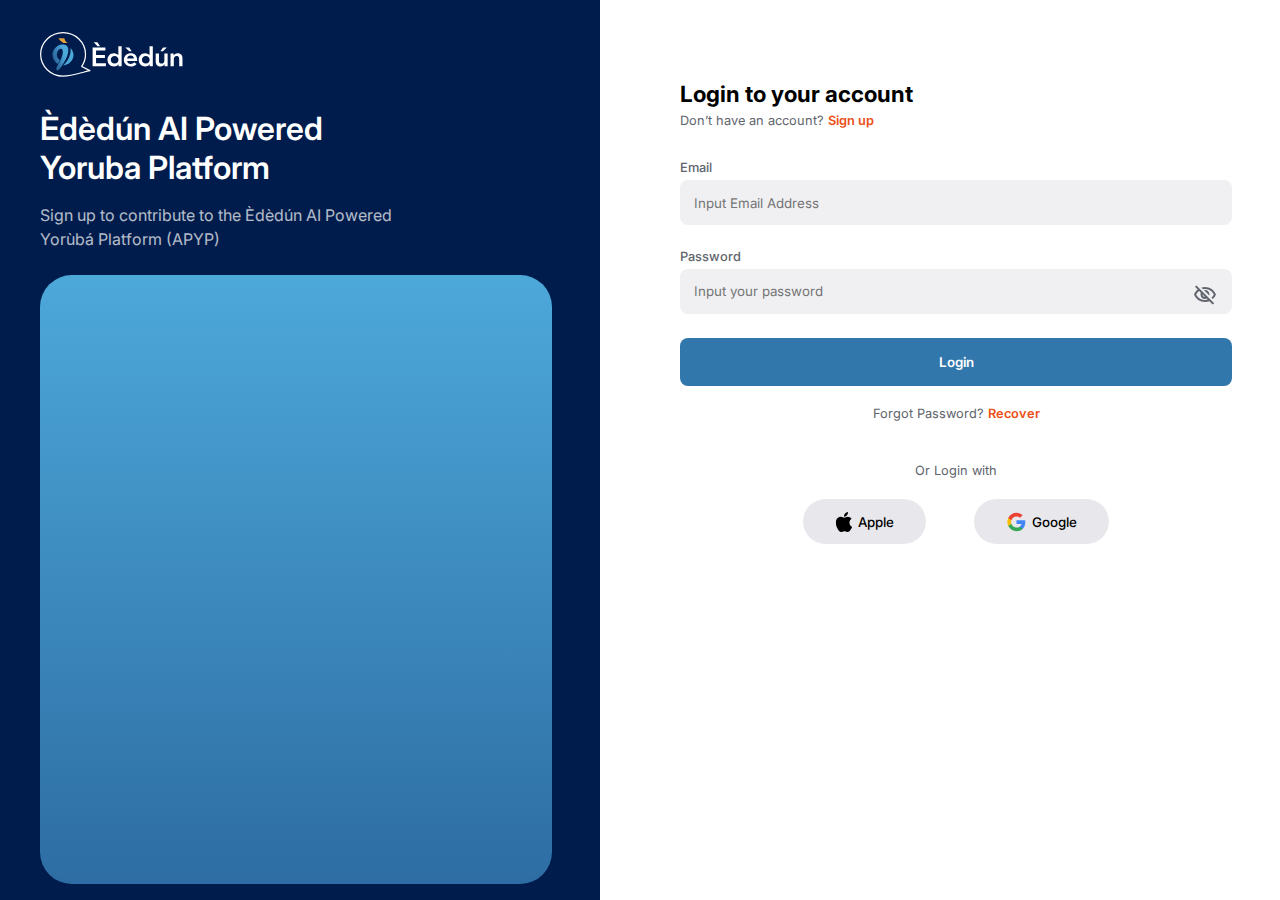
==== pages/login/login.html @ 4da9f1ba "added new screen" ====
<!-- @format -->

<!DOCTYPE html>
<html lang="en">
  <head>
    <meta charset="UTF-8" />
    <meta name="viewport" content="width=device-width, initial-scale=1.0" />
    <title>Èdèdún APYP -> AI Powered Yorùbá Platform</title>
    <link rel="stylesheet" href="/pages/login/login.css" />
    <script src="index.js" defer></script>
    <link rel="shortcut icon" href="./assets/favicon.png" type="image/x-icon" />
  </head>
  <body>
    <!-- MAIN -->
    <main class="grid-container">
      <!-- LEFT -->
      <div class="left container">
        <img src="/assets/logo-white.svg" alt="" />
        <h1>Èdèdún AI Powered <br />Yoruba Platform</h1>
        <p>
          Sign up to contribute to the Èdèdún AI Powered <br />
          Yorùbá Platform (APYP)
        </p>
        <div class="box"></div>
      </div>
      <!-- RIGHT -->
      <div class="right">
        <h2>Login to your account</h2>
        <p>Don’t have an account? <a href="/index.html">Sign up</a></p>
        <form action="">
          <div>
            <label for="Email-address">Email</label>
            <input type="email" placeholder="Input Email Address" required />
          </div>
          <div>
            <label for="password">Password</label>
            <div class="password">
              <input type="email" placeholder="Input your password" required />
              <img src="/assets/password.svg" alt="" />
            </div>
          </div>

          <button class="btn1">Login</button>
        </form>
        <p>Forgot Password? <a> Recover</a></p>
        <p>Or Login with</p>
        <div>
          <button class="btn2">
            <img src="/assets/apple_logo.svg.svg" alt="" />Apple</button
          ><button class="btn2">
            <img src="/assets/google_symbol.svg.svg" alt="" />Google
          </button>
        </div>
      </div>
    </main>
  </body>
</html>
---- pages/login/login.css ----
/** @format */

@import url("https://fonts.googleapis.com/css2?family=Inter:ital,opsz,wght@0,14..32,100..900;1,14..32,100..900&display=swap");

:root {
  /* COLOR */
  --primary: #001c4c;
  --secondary: #012657;
  --black: #000000;
  --white: #ffffff;
  --grey: #60646c;
  --orange: #eb5017;

  /* BACKGROUND */
  --bg-grey-light: #f0f0f3;
  --bg-grey-dark: #e8e8ec;
  --bg-button: #3277ac;
}

* {
  margin: 0;
  padding: 0;
  box-sizing: border-box;
  font-family: "Inter", sans-serif;
}

.container {
  padding: 2rem 3rem 1rem 2.5rem;
}

.grid-container {
  display: grid;
  grid-template-columns: 1fr 1fr;
  gap: 5rem;
  min-height: 100vh;

  @media (max-width: 1024px) {
    grid-template-columns: 1fr;
  }
}

/* MAIN */
main {
  /* LEFT */
  .left {
    display: flex;
    flex-direction: column;
    height: 100%;
    padding-bottom: 1rem;
    background: var(--primary);
    width: 100%;

    @media (max-width: 1024px) {
      display: none;
    }

    img {
      width: 28%;
    }

    h1 {
      font-size: 2rem;
      font-weight: 600;
      color: var(--white);
      padding-bottom: 1rem;
      padding-top: 2rem;
    }

    p {
      font-size: 1rem;
      color: var(--white);
      opacity: 0.7;
      line-height: 1.5;
      padding-bottom: 1.5rem;
    }

    .box {
      border-radius: 2rem;
      background: linear-gradient(180deg, #4da8da 0%, #2d6da3 100%);
      flex-grow: 1;
      width: 100%;
    }
  }

  /* RIGHT */
  .right {
    color: var(--grey);
    font-size: 0.8rem;
    padding-right: 3rem;
    padding-bottom: 3rem;
    padding-top: 5rem;

    @media (max-width: 1024px) {
      padding: 3rem;
    }

    h2 {
      font-size: 1.4rem;
      font-weight: 700;
      color: var(--black);
      padding-bottom: 0.4rem;
    }

    a {
      color: var(--orange);
      font-weight: 600;
      text-decoration: none;
      cursor: pointer;
    }

    form {
      display: flex;
      flex-direction: column;
      gap: 1.5rem;
      margin-top: 2rem;
      padding: 0;

      div {
        display: flex;
        flex-direction: column;
        gap: 0.3rem;
      }

      label {
        padding-bottom: 0;
        font-weight: 500;
      }

      input {
        padding: 0.9rem;
        background: var(--bg-grey-light);
        border: none;
        border-radius: 0.5rem;
        outline: none;
      }

      .password {
        position: relative;

        img {
          position: absolute;
          top: 1rem;
          right: 1rem;
          cursor: pointer;
          transition: transform 0.3s;
        }
      }

      .btn1 {
        padding: 1rem;
        border: none;
        border-radius: 0.5rem;
        background: var(--bg-button);
        color: var(--white);
        font-weight: 600;
        cursor: pointer;
        transition: background 0.3s;

        &:hover {
          background: var(--primary);
        }
      }
    }
    p:not(:first-of-type) {
      text-align: center;
      padding: 1.3rem 0;
    }

    div {
      display: flex;
      justify-content: center;
      gap: 3rem;
    }

    .btn2 {
      padding: 0.8rem 2rem;
      display: flex;
      align-items: center;
      gap: 0.3rem;
      border: none;
      border-radius: 1.8rem;
      background: var(--bg-grey-dark);
      color: var(--black);
      font-weight: 500;
      cursor: pointer;
      transition: background 0.3s;

      &:hover {
        background: var(--bg-grey-light);
      }
    }
  }
}
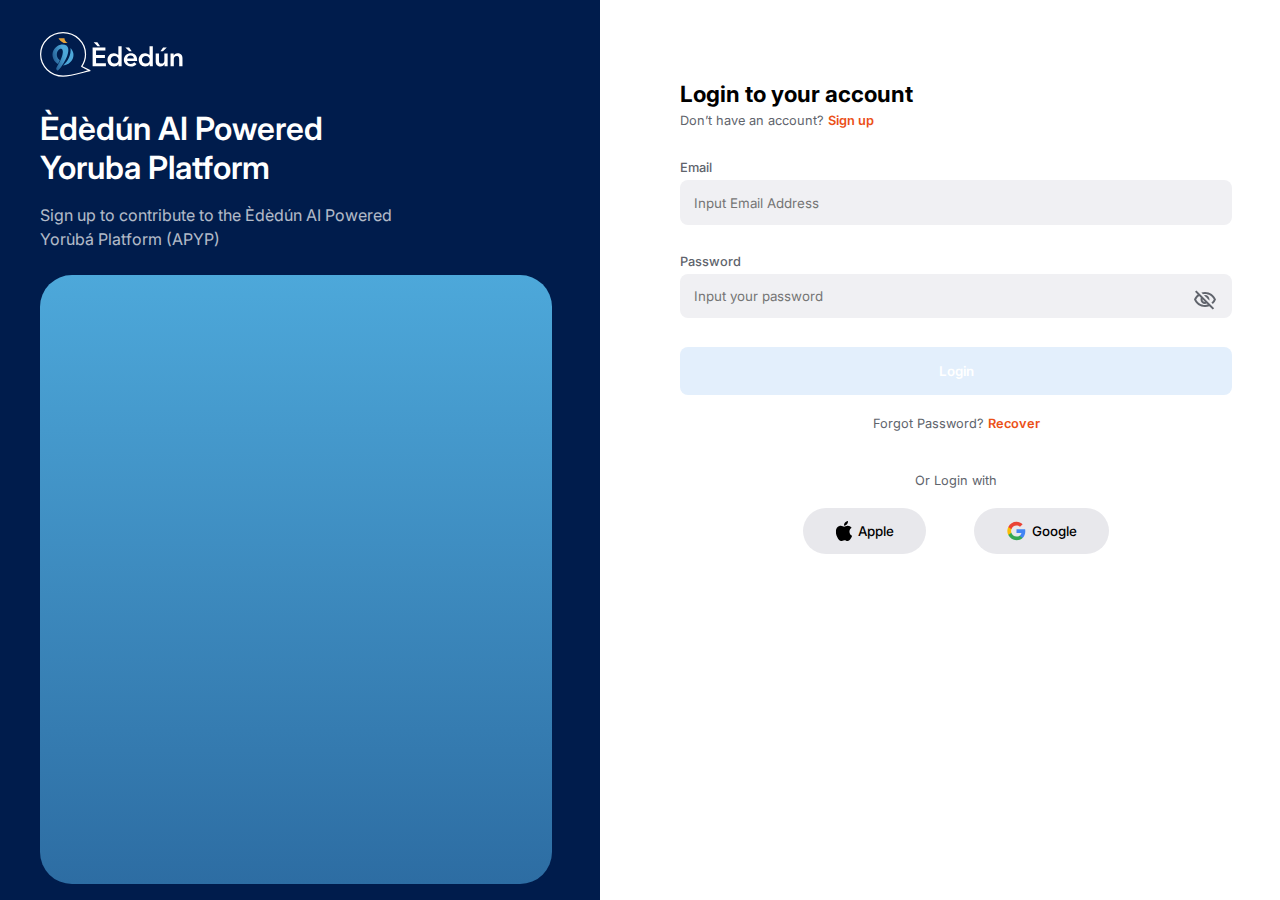
==== commit 8737732e: "refactor" ====
--- a/pages/login/login.html
+++ b/pages/login/login.html
@@ -7,8 +7,8 @@
     <meta name="viewport" content="width=device-width, initial-scale=1.0" />
     <title>Èdèdún APYP -> AI Powered Yorùbá Platform</title>
     <link rel="stylesheet" href="/pages/login/login.css" />
-    <script src="index.js" defer></script>
-    <link rel="shortcut icon" href="./assets/favicon.png" type="image/x-icon" />
+    <script src="login.js" defer></script>
+    <link rel="shortcut icon" href="/assets/favicon.png" type="image/x-icon" />
   </head>
   <body>
     <!-- MAIN -->
@@ -30,17 +30,29 @@
         <form action="">
           <div>
             <label for="Email-address">Email</label>
-            <input type="email" placeholder="Input Email Address" required />
+            <input
+              type="email"
+              placeholder="Input Email Address"
+              class="input"
+              required
+            />
+            <small class="error"></small>
           </div>
           <div>
             <label for="password">Password</label>
             <div class="password">
-              <input type="email" placeholder="Input your password" required />
+              <input
+                type="password"
+                placeholder="Input your password"
+                required
+                class="input"
+              />
               <img src="/assets/password.svg" alt="" />
             </div>
+            <small class="error"></small>
           </div>
 
-          <button class="btn1">Login</button>
+          <button class="btn1" id="submit-btn">Login</button>
         </form>
         <p>Forgot Password? <a> Recover</a></p>
         <p>Or Login with</p>
--- a/pages/login/login.css
+++ b/pages/login/login.css
@@ -15,6 +15,8 @@
   --bg-grey-light: #f0f0f3;
   --bg-grey-dark: #e8e8ec;
   --bg-button: #3277ac;
+
+  --disabled: #e3effc;
 }
 
 * {
@@ -115,6 +117,10 @@
       margin-top: 2rem;
       padding: 0;
 
+      small {
+        color: red;
+      }
+
       div {
         display: flex;
         flex-direction: column;
@@ -158,6 +164,11 @@
 
         &:hover {
           background: var(--primary);
+        }
+
+        &:disabled {
+          background: var(--disabled);
+          cursor: not-allowed;
         }
       }
     }
